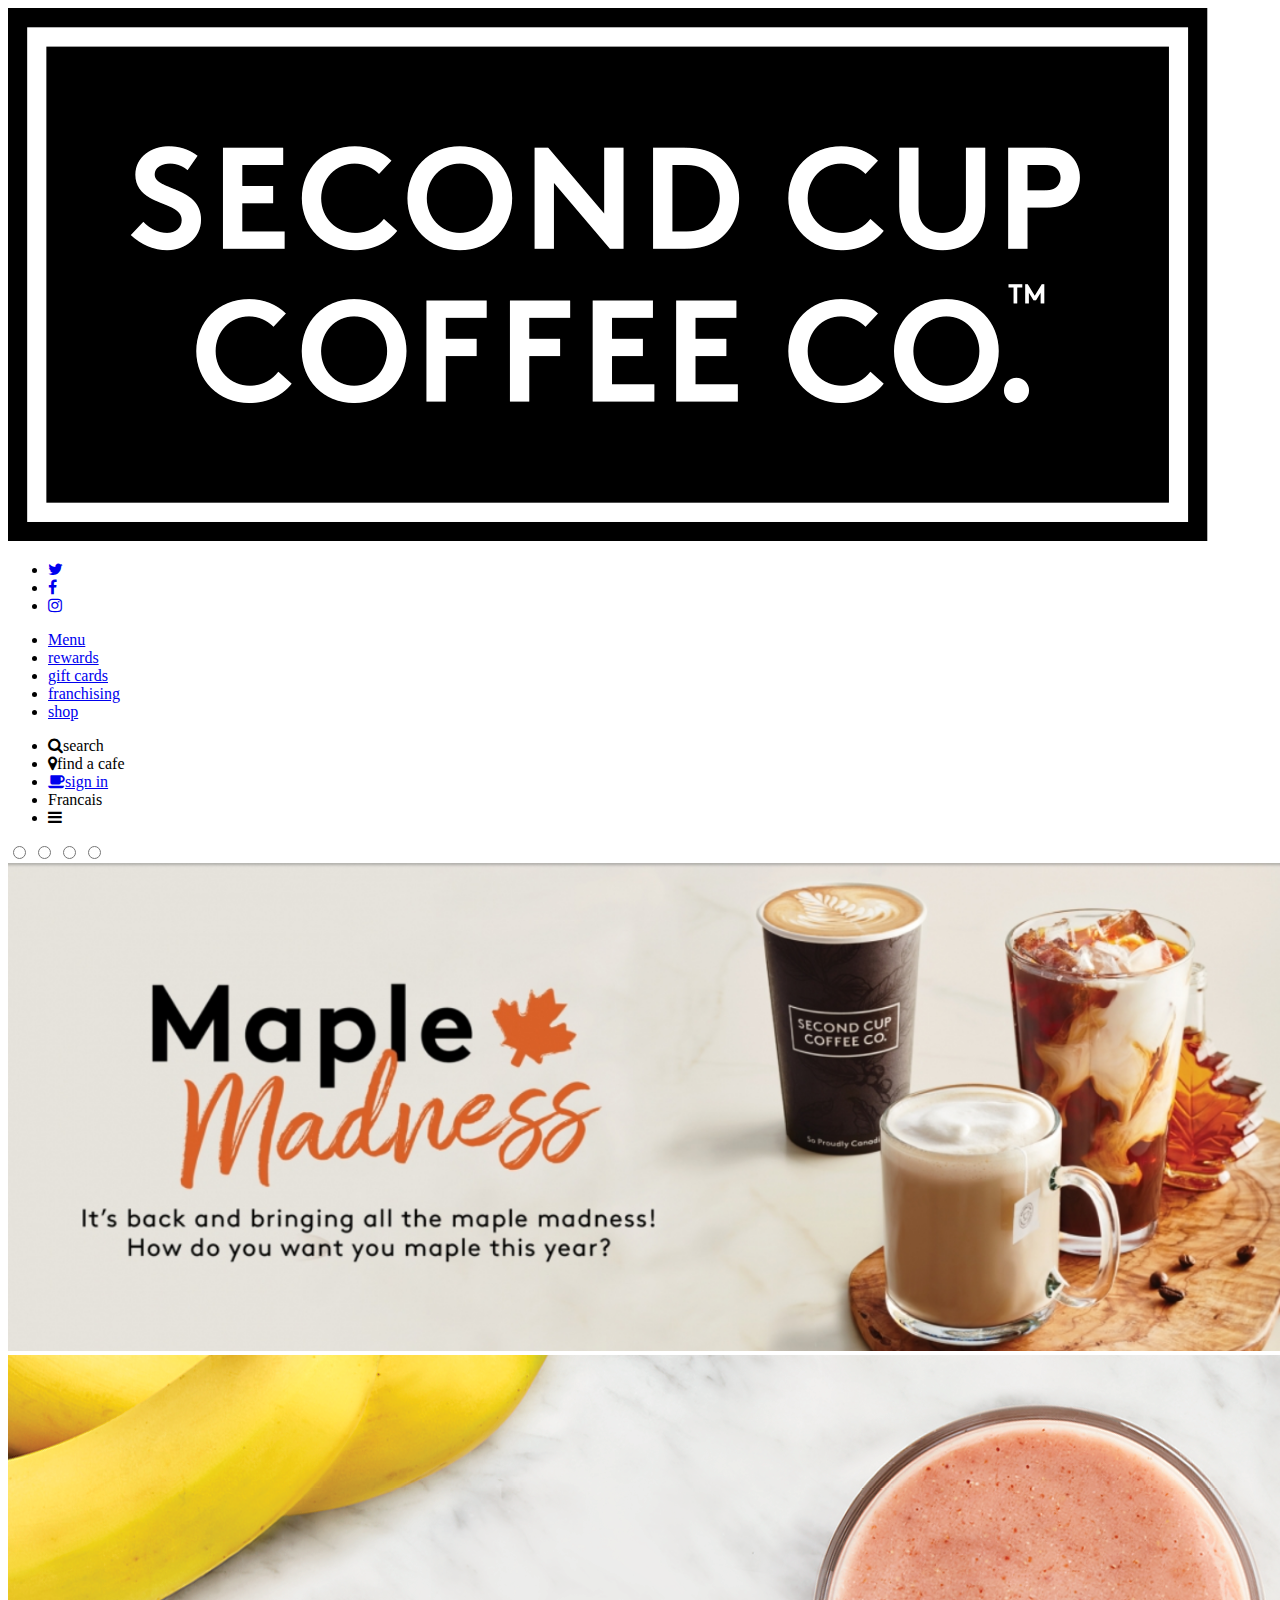
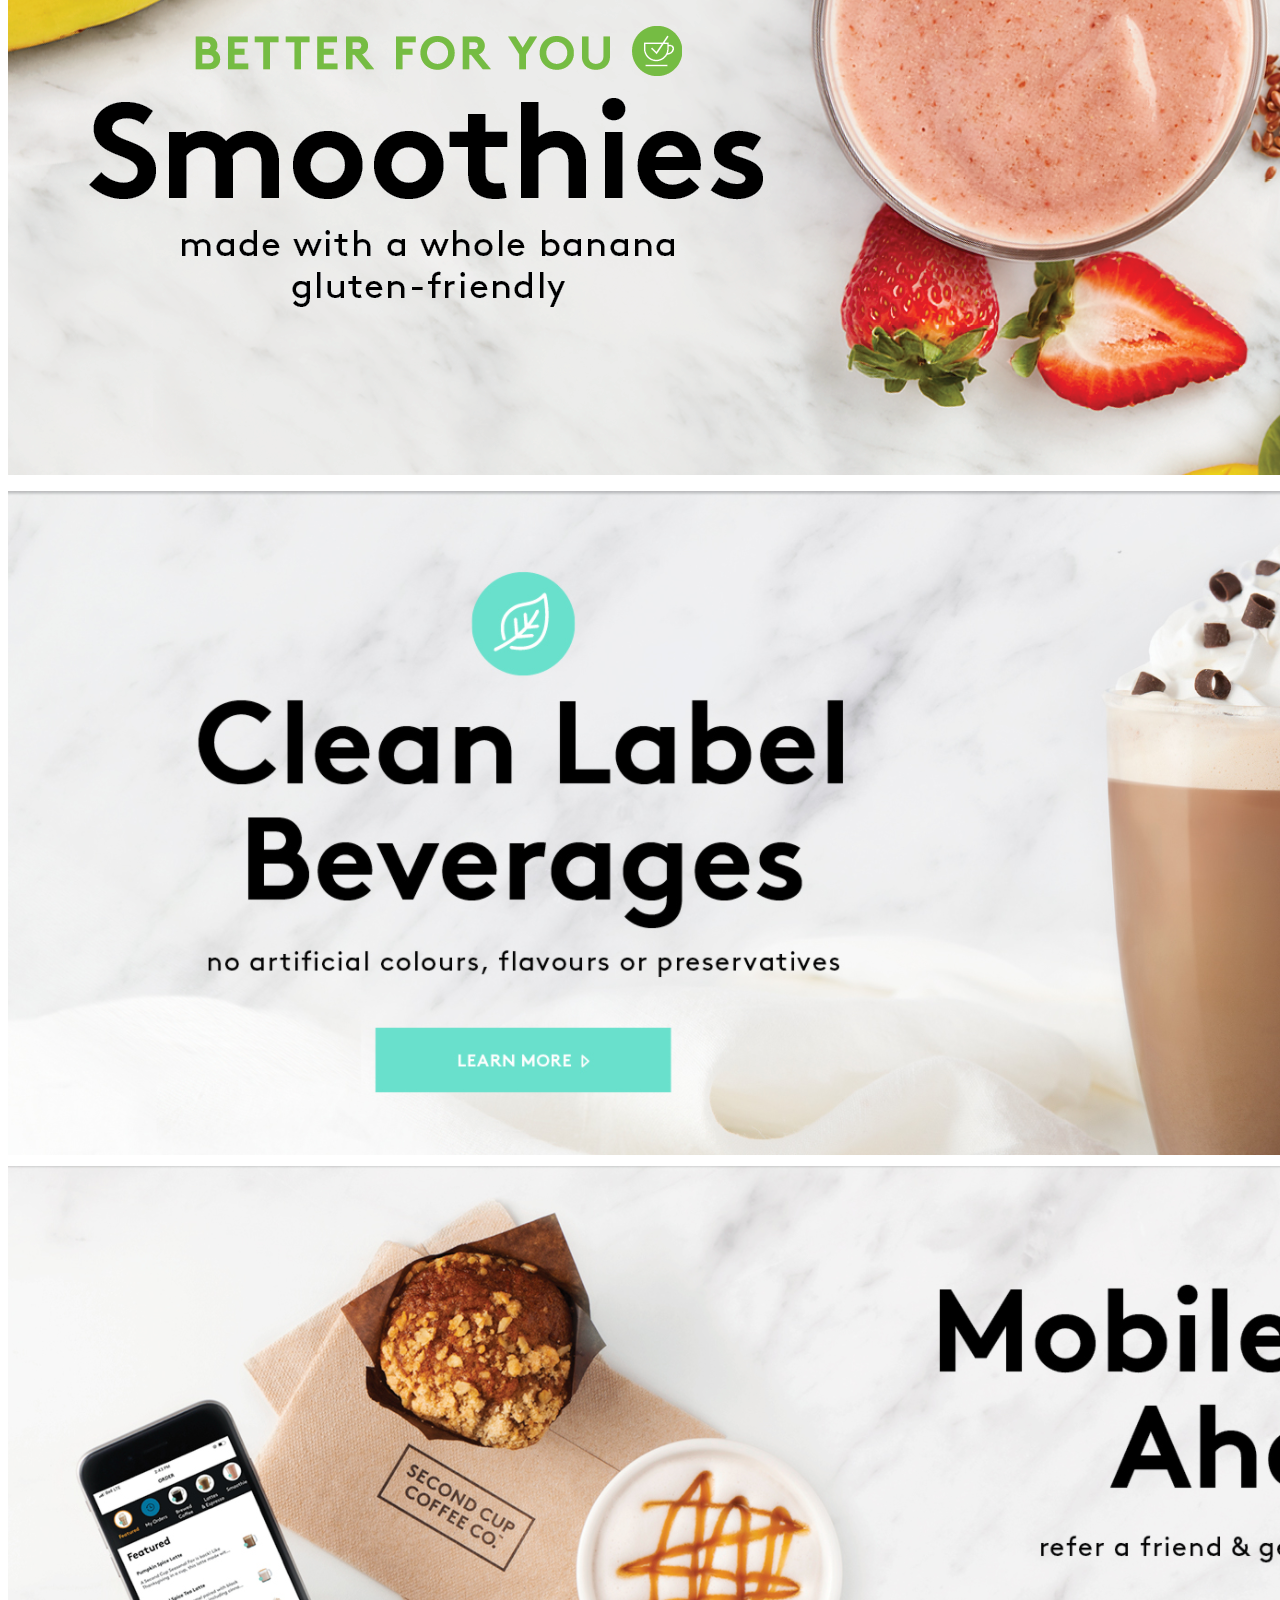
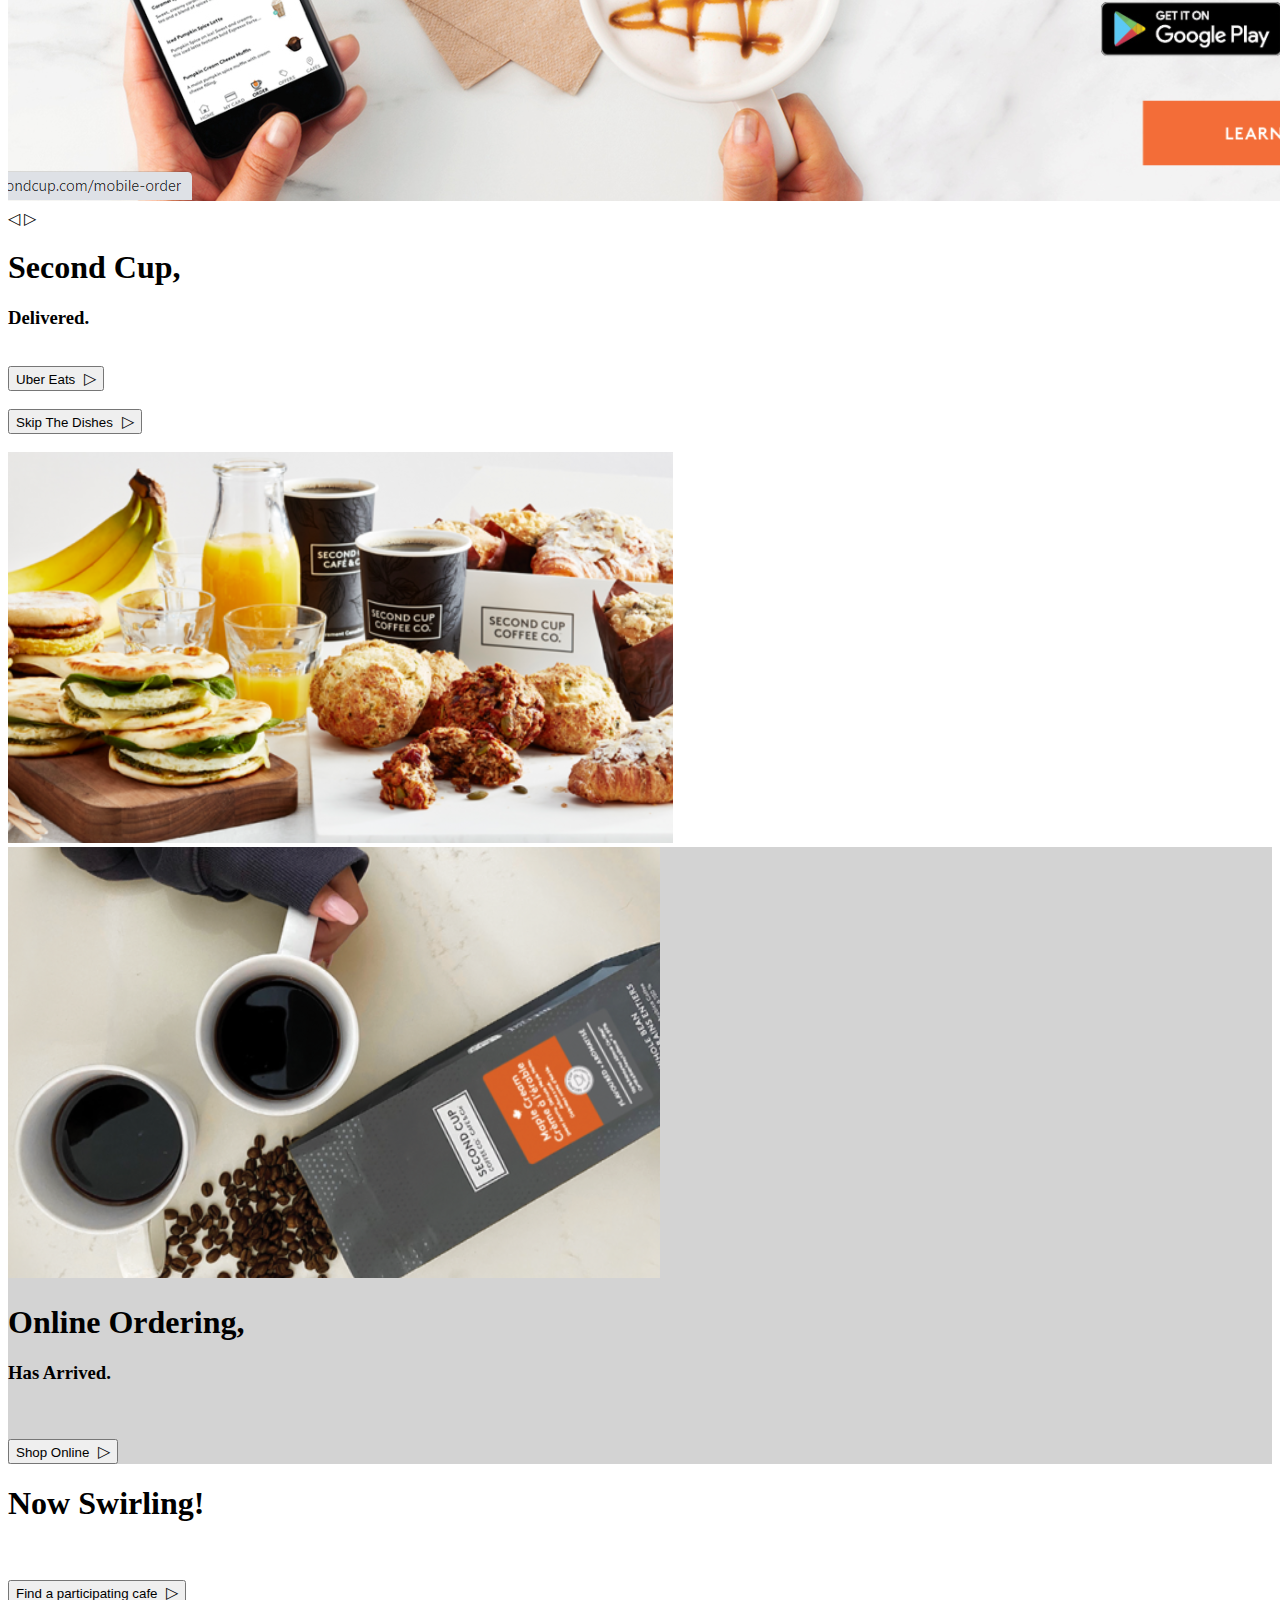
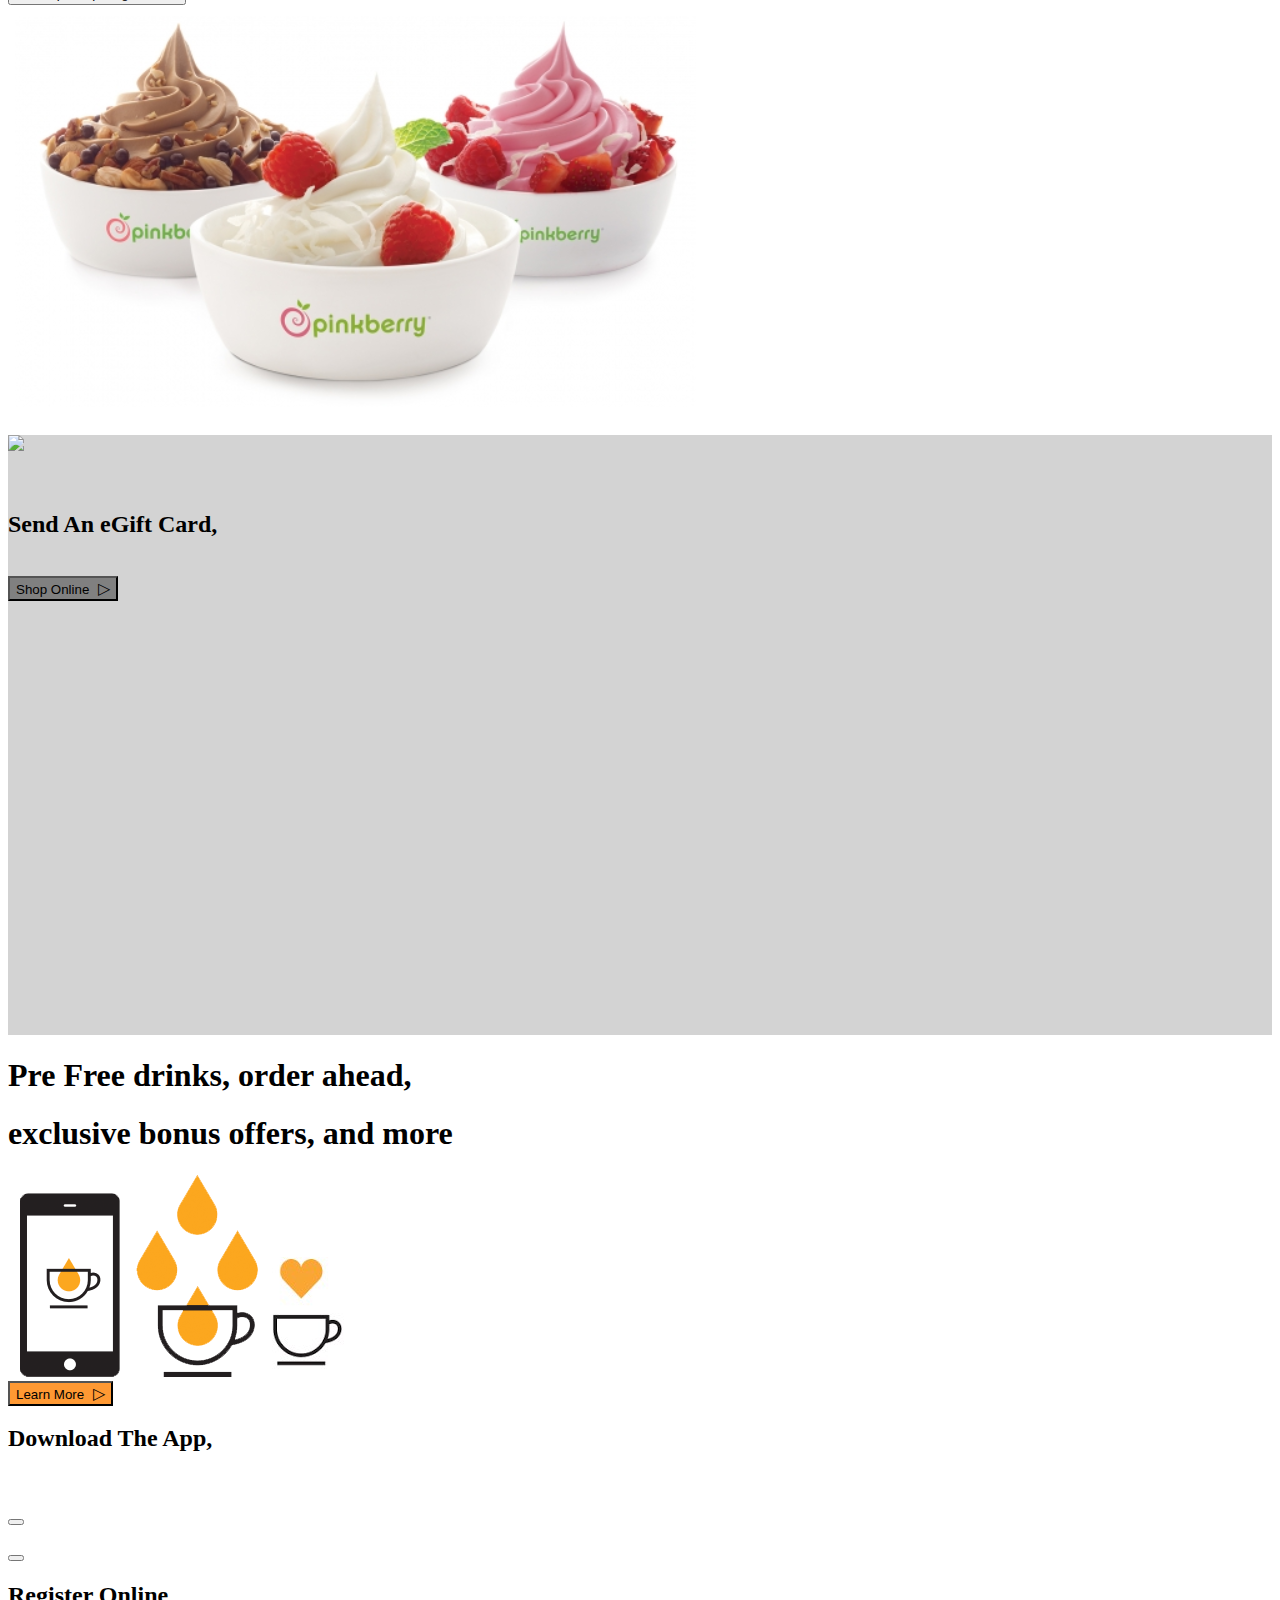
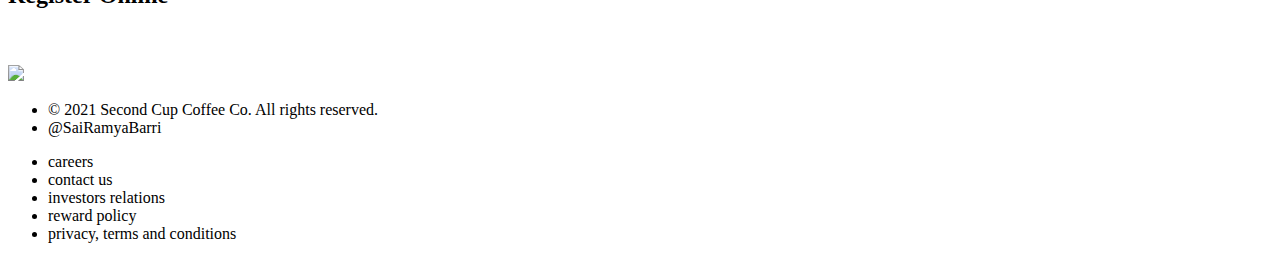
==== index.html @ 8cdc1b78 "Add files via upload" ====
<!DOCTYPE html>
<html>
<head>
	<title>secondcup</title>
	<link rel="stylesheet" type="text/css" href="style.css">
	<link rel="stylesheet" type="text/css" href="style2.css">
	<meta name="viewport" content="width=device-width, initial-scale=1">
	<link rel="stylesheet" href="https://stackpath.bootstrapcdn.com/font-awesome/4.7.0/css/font-awesome.min.css">
	<link href="https://fonts.googleapis.com/css2?family=Nunito+Sans:wght@800&display=swap" rel="stylesheet">

	<link href="https://fonts.googleapis.com/css2?family=Nunito+Sans&display=swap" rel="stylesheet">
	
</head>
<body>
	<header>
	<div id="header-nav">
			<a href="index.html"><img src="images/logo.png"></a>
		</div>
			<div class="header-nav-sociallinks">
	          <ul class="sociallinks">
				<li><a href="https://twitter.com/secondcupcanada"><i class="fa fa-twitter"></i></a></li>
				<li><a href="https://www.facebook.com/SecondCup"><i class="fa fa-facebook"></i></a></li>
				<li><a href="https://www.instagram.com/secondcupcanada/"><i class="fa fa-instagram"></i></a></li>
			</ul>
		</div>
			<div class="header-nav-menu">
			<ul>
				<li><a href="menu.html">Menu</a></li>
				<li><a href="rewards.html"  >rewards</a></li>
				<li><a href="giftcard.html" >gift cards</a></li>
				<li><a href="franchising.html" >franchising</a></li>
                 <li><a href="shop.html" >shop</a></li>
			</ul>
			</div>
			<div class="header-nav-menu2">
			<ul>
				<li id="search"><i class="fa fa-search"></i>search</li>
				<li id="map"><i class="fa fa-map-marker"></i>find a cafe</li>
				<li><a href="rewards.html"><i class="fa fa-coffee"></i>sign in</a></li>
				<li id="fran">Francais</li>
				<li class="menuBtn"><i class="fa fa-bars" id="menu"></i>
	</li>
                 
			</ul>
			</div>

		
		
	</header>
	<!------------<div id="header-nav">
			<a href="index.html"><img src="images/logo.png"></a>
		</div>
			<div class="header-nav-sociallinks">
	          <ul class="sociallinks">
				<li><a href="https://twitter.com/secondcupcanada"><i class="fa fa-twitter"></i></a></li>
				<li><a href="https://www.facebook.com/SecondCup"><i class="fa fa-facebook"></i></a></li>
				<li><a href="https://www.instagram.com/secondcupcanada/"><i class="fa fa-instagram"></i></a></li>
			</ul>
		</div>
			<div class="header-nav-menu">
			<ul>
				<li><a href="html/menu.html">Menu</a></li>
				<li><a href="html/rewards.html">rewards</a></li>
				<li><a href="html/giftcard.html">gift cards</a></li>
				<li>franchising</li>
                 <li>shop</li>
			</ul>
			</div>
			<div class="header-nav-menu2">
			<ul>
				<li id="search"><i class="fa fa-search"></i>search</li>
				<li id="map"><i class="fa fa-map-marker"></i>find a cafe</li>
				<li><i class="fa fa-coffee"></i>sign in</li>
				<li id="fran">Francais</li>
				<li class="menuBtn"><i class="fa fa-bars" id="menu"></i>
	</li>
                 
			</ul>
			</div>

		
		
	</header>-------------->

<div class="slider">
		<div class="slides">
			<!----radio---->
			<input type="radio" name="radio-btn" id="radio1">
			<input type="radio" name="radio-btn" id="radio2">
			<input type="radio" name="radio-btn" id="radio3">
			<input type="radio" name="radio-btn" id="radio4">
			 <!------rdio end---->
			 <div class="slide first plusSlides">
			 	<img src="images/main11.png" width="1300px">
			 </div>
			 <div class="slide plusSlides">
			 	<img src="images/main2.png">
			 </div>
			 <div class="slide plusSlides">
			 	<img src="images/main3.png">
			 </div>
			 <div class="slide plusSlides">
			 	<img src="images/main44.png">
			 </div>
                  <!--------------prev next btn------------->
			 <a class="prev" onclick="plusSlides(-1)">&#9665;</a>
    <a class="next" onclick="plusSlides(1)">&#9655;</a>
    
			 <!----automatic navigation--->

<div class="navigation-auto">
		<div class="auto-btn1"></div>
		<div class="auto-btn2"></div>
		<div class="auto-btn3"></div>
		<div class="auto-btn4"></div>
	</div> <!----auto nav end--->
			 	
			
		</div>
		<!---manual nav-------->
		<div class="navigation-manual">
				<label for="radio1" class="manual-btn"></label>
				<label for="radio2" class="manual-btn"></label>
				<label for="radio3" class="manual-btn"></label>
				<label for="radio4" class="manual-btn"></label>
			</div>
            </div> <!----slider end--->
<div class="container">
	<div class="row">
		<div class="col-2 row1-disc">
			<div>
				<h1>Second Cup,</h1>
			<h3>Delivered.</h3><br>
			<div>
			<a href="https://www.ubereats.com/"><button class="btn firstrowbtn">Uber Eats <span class="trianglecode" style="font-size: 16px; padding-left: 5px;text-align: center;" >&#9655;</span></button></a><br><br>
			<a href="https://www.skipthedishes.com/"><button class="btn firstrowbtn">Skip The Dishes <span class="trianglecode" style="font-size: 16px;padding-left: 5px; text-align: center;" > &#9655;</button></a>
		</div>
		
			</div><br>
			<div><img src="images/row2.png"></div>
			
		</div>
		
	</div>
<div class="row row3-discmain"style="background-color: lightgray">
	<div class="col-2 row3-disc" style="background-color: lightgray">
		<img src="images/row3.png">
		<div><h1>Online Ordering,</h1>
			<h3>Has Arrived.</h3><br><br>
			
			<a href="shop.html"><button class="btn">Shop Online  <span class="trianglecode" style="font-size: 16px;padding-left: 5px; text-align: center;" >&#9655;</button></a><br>
			
		
		</div>
	
</div>
</div>
<div class="row row4" style="height: 550px" >
	<div class="row4-disc col-2">
	
	<div class="row4-disc2">
		<h1 >Now Swirling!</h1><br><br>
			
          <a href="pinkberry.html"><button class="btn">Find a participating cafe  <span class="trianglecode" style="font-size: 16px; text-align: center; padding-left: 5px;">&#9655;</button></a></div>
           <div>	<img src="images/row4.png"></div></div>


		
				
</div>
</div>

<div class="row5"style="background-color: lightgray">
	<div class="col-2  row5-disc" style="background-color: lightgray ;margin-top:1 ;height: 600px;">
		<div><img src="images/giftcard1.png"></div>
		<div><br><br><h2>Send An eGift Card,</h2>
			<br>
			
			<a href="giftcard.html"><button class="btn" style="background-color: gray">Shop Online  <span class="trianglecode" style="font-size: 16px;padding-left: 5px; text-align: center;" >&#9655;</button></a>
			
		
		</div>
	
</div>
</div>
 
 <div class="row6 "style="background-color: white">
	<div class="row6-disc ">
		<div class="row6-title col-3">
		<h1>Pre Free drinks, order ahead,</h1>
        <h1>exclusive bonus offers, and more</h1></div>
        <div class="row6-disc2">
		<img src="images/row6.png">
		<img class="earn" src="images/row62.png">
		<img class="cup" src="images/row67.jpg">
		<br>
			
			<a href="rewards.html"><button class="btn" style="background-color:#f93;">Learn More  <span class="trianglecode" style="font-size: 16px;padding-left: 5px; text-align: center;" >&#9655;</button></a><br>
			</div>
</div>
</div>
<div class="row7">
	<div class="col-2">
		<div><h2>Download The App,</h2><br><br>
			
			<div class="btn2">
			<a href="https://apps.apple.com/ca/app/second-cup-coffee-co/id985820057"><button class="btn2 appstore"></button></a><br><br>
			<a href="https://play.google.com/store/apps/details?id=com.secondcup.mobile&hl=en"><button class="btn2 google"></button></a></div>
				
		</div>
		
		<div class="registeronline">
			<h2>Register Online</h2><br><br>
	<a href="signup.html"><img src="images/giftcard.png"></a></div></div>
</div>

<div class="footer" style="margin-bottom: 0">
	<ul class="copyright">
		<li>© 2021 Second Cup Coffee Co. All rights reserved.
</li>
    <li class="copyright">@SaiRamyaBarri</li>
</ul>
<ul class="footer-disc">
	<li>careers</li>
	<li>contact us</li>
	<li>investors relations</li>
	<li>reward policy</li>
	<li>privacy, terms and conditions</li>
</ul>
</div>


  </div>      
	


          





         <script type="text/javascript">
         	var counter = 1;
         setInterval(function() {
         		document.getElementById('radio' + counter ).checked = true;
         		counter++;
         		if (counter > 4) {
         			counter = 1;
         		}
         	},9000);
         </script>

<!----<script src="js/slider.js"></script>---->
</body>
</html>
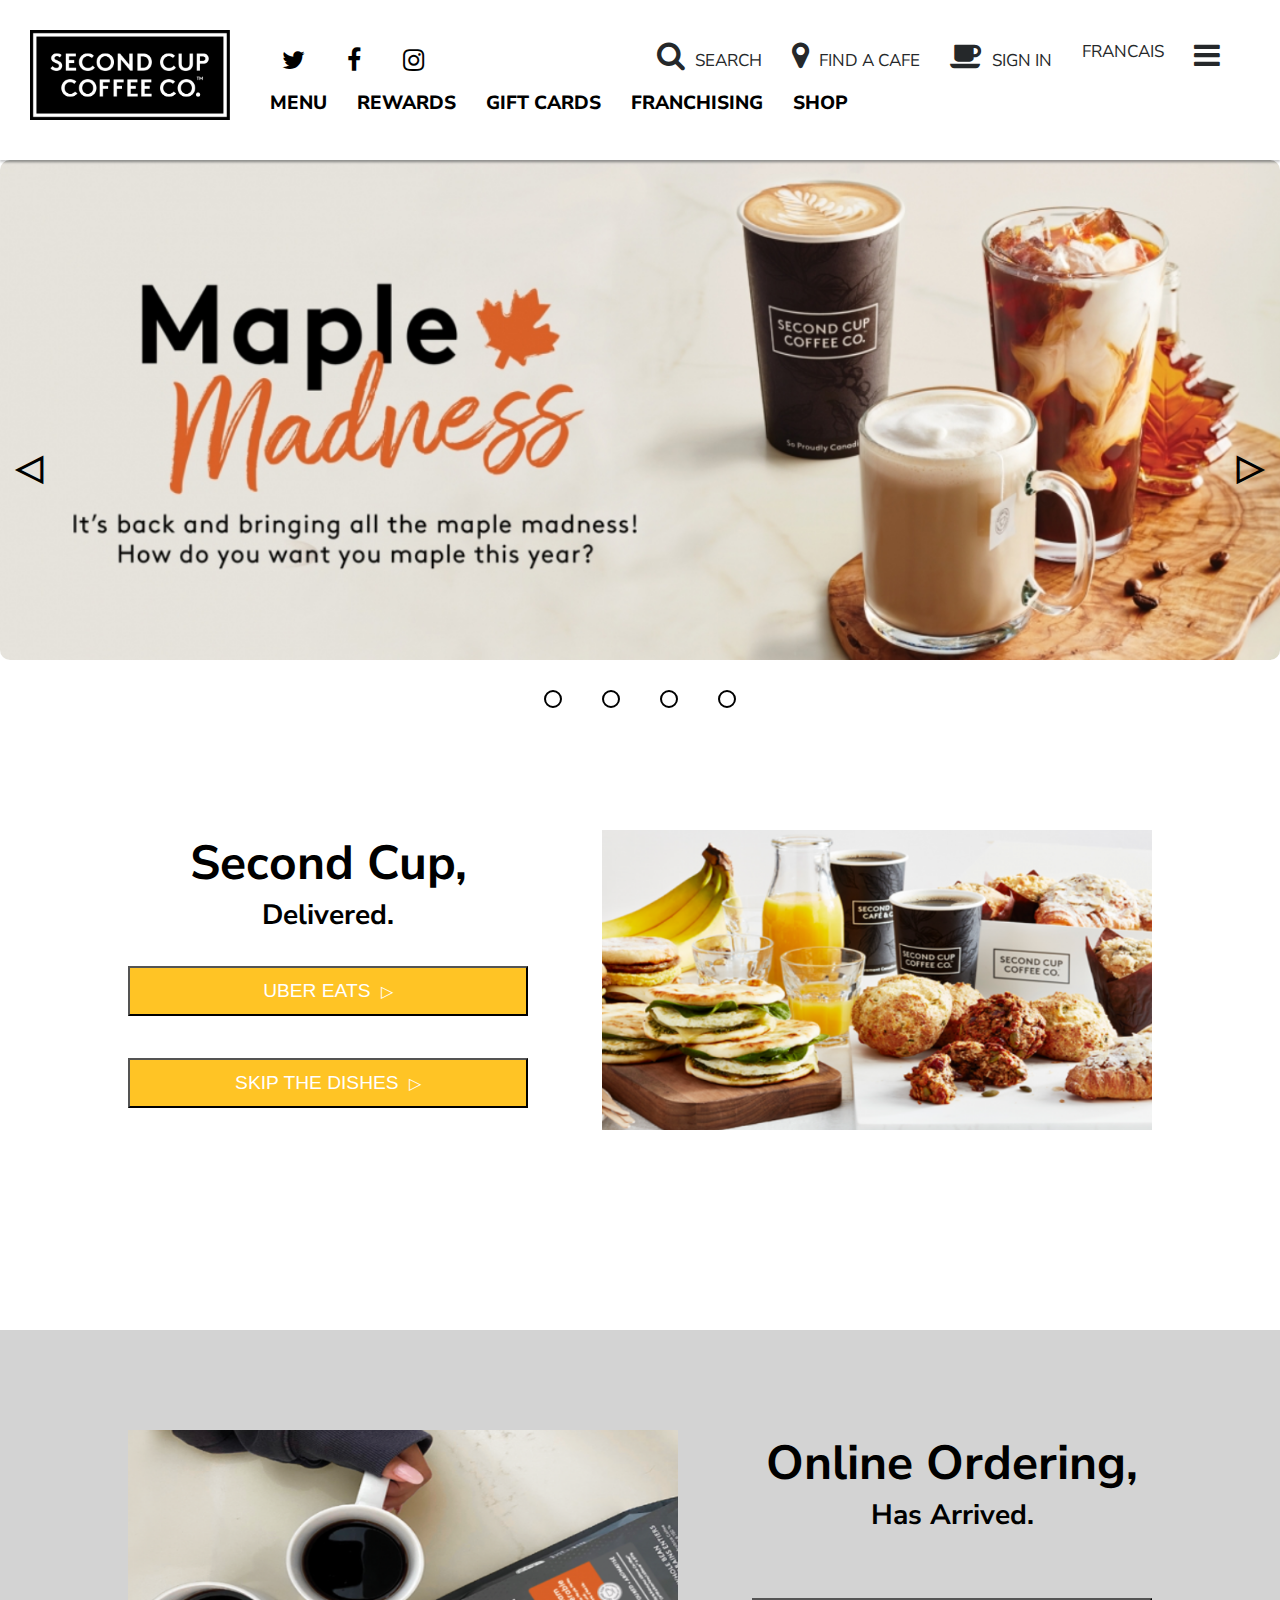
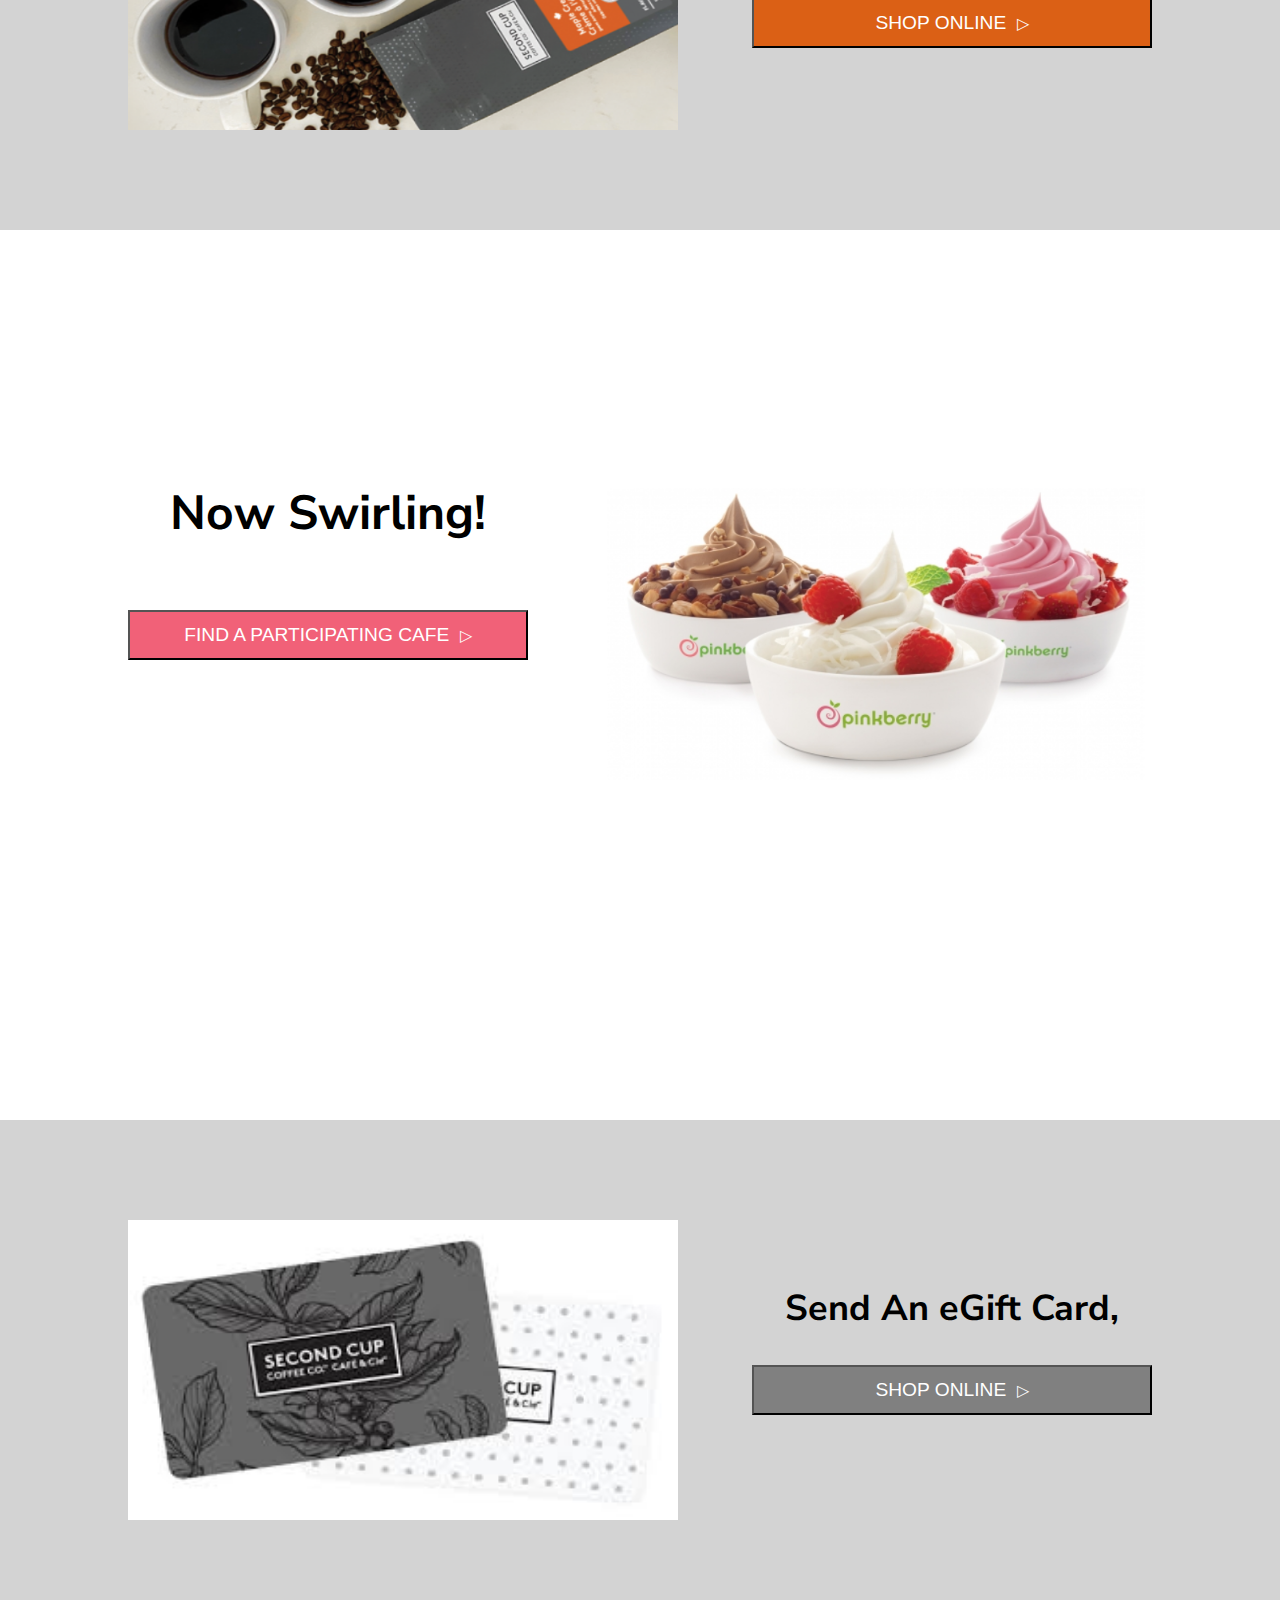
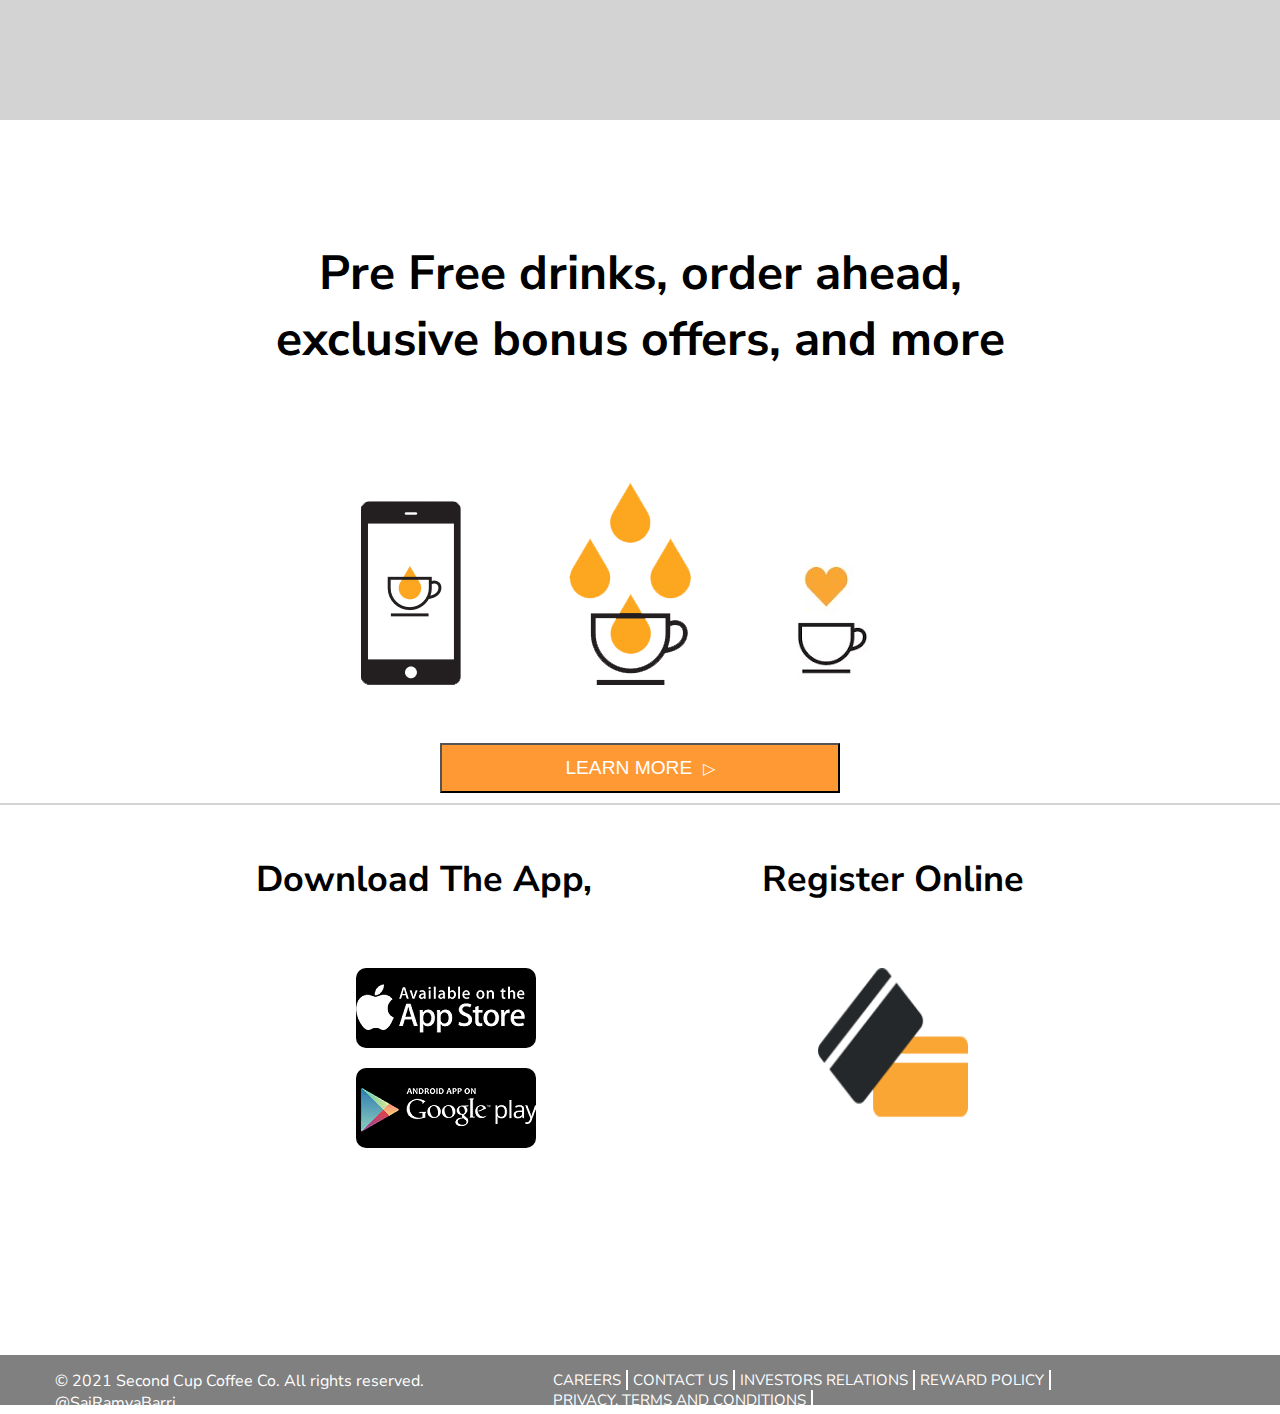
==== commit 5bfa1237: "Update index.html" ====
--- a/index.html
+++ b/index.html
@@ -35,7 +35,7 @@
 			<div class="header-nav-menu2">
 			<ul>
 				<li id="search"><i class="fa fa-search"></i>search</li>
-				<li id="map"><i class="fa fa-map-marker"></i>find a cafe</li>
+				<li id="map"><a href="pinkberry.html"><i class="fa fa-map-marker"></i>find a cafe</a></li>
 				<li><a href="rewards.html"><i class="fa fa-coffee"></i>sign in</a></li>
 				<li id="fran">Francais</li>
 				<li class="menuBtn"><i class="fa fa-bars" id="menu"></i>
@@ -59,9 +59,9 @@
 		</div>
 			<div class="header-nav-menu">
 			<ul>
-				<li><a href="html/menu.html">Menu</a></li>
-				<li><a href="html/rewards.html">rewards</a></li>
-				<li><a href="html/giftcard.html">gift cards</a></li>
+				<li><a href="menu.html">Menu</a></li>
+				<li><a href="rewards.html">rewards</a></li>
+				<li><a href="giftcard.html">gift cards</a></li>
 				<li>franchising</li>
                  <li>shop</li>
 			</ul>
@@ -69,7 +69,7 @@
 			<div class="header-nav-menu2">
 			<ul>
 				<li id="search"><i class="fa fa-search"></i>search</li>
-				<li id="map"><i class="fa fa-map-marker"></i>find a cafe</li>
+<li id="map"><a href="pinkberry.html><i class="fa fa-map-marker"></i>find a cafe</a></li>
 				<li><i class="fa fa-coffee"></i>sign in</li>
 				<li id="fran">Francais</li>
 				<li class="menuBtn"><i class="fa fa-bars" id="menu"></i>
@@ -253,4 +253,4 @@
 
 <!----<script src="js/slider.js"></script>---->
 </body>
-</html>+</html>
--- a/style.css
+++ b/style.css
@@ -0,0 +1,1414 @@
+*{
+	box-sizing: border-box;
+	margin: 0;
+	padding: 0;
+}
+body{
+	margin-right: auto;
+	margin-left: auto;
+	width: 100%;
+	font-family: 'Nunito Sans',sans-serif; 
+}
+.container{
+	margin-right: auto;
+	margin-left: auto;
+	width: 100%; 
+}
+
+#header-nav {
+	width: 100%;
+	height: 160px;
+	box-shadow:0 2px 2px 0 rgb(37 40 42 / 25%); 
+	margin-bottom: 0; 
+	position: relative;
+
+}
+#header-nav img{
+	width: 200px;
+	height: 90px;
+	margin: 30px 0px 40px 30px;
+
+}
+.header-nav-sociallinks{
+	
+	position: absolute;
+	top:40px;
+	left: 270px;
+}
+.header-nav-sociallinks li {
+	float:left;
+	list-style: none;
+	padding-right: 18px;
+
+}
+.header-nav-sociallinks li .fa{
+	font-size: 25px;
+	color: black;
+}
+.header-nav-sociallinks li .fa:hover{
+	color: gray;
+	cursor: pointer;
+}
+.header-nav-menu{
+	position: absolute;
+	top: 90px;
+	left: 270px;
+}
+.header-nav-menu li{
+	float: left;
+	list-style: none;
+	padding-right: 30px;
+    text-transform: uppercase;
+    font-weight: 800;
+    font-size: 19px;
+    color: #25282a;
+    font-family:  'Nunito Sans', sans-serif;
+    padding-bottom: 42px;
+
+}
+.header-nav-menu li a {
+	color: black;
+	text-decoration: none;
+	
+}
+.header-nav-menu li a:hover{
+	color: gray;
+}
+.header-nav-menu li:hover {
+      color: gray;
+      border-bottom:  3px solid orange;
+}
+.header-nav-menu2{
+	position: absolute;
+	top:40px;
+	right:20px; 
+
+}
+.header-nav-menu2 li{
+	color: gray;
+	float: left;
+	list-style: none;
+	padding-right: 30px;
+    text-transform: uppercase;
+    font-weight: 400;
+    font-size: 17px;
+    color: #25282a;
+    font-family:  'Nunito Sans', sans-serif;
+    
+}.header-nav-menu2 li:hover{
+	color: gray;
+	cursor: pointer;
+}
+.header-nav-menu2 li a{
+	text-decoration: none;
+	color: #25282a;
+}
+.header-nav-menu2 li a:hover{
+	color: gray;
+}
+
+.header-nav-menu2 .fa{
+	font-size: 30px;
+	padding-right: 10px;
+	font-weight: normal;
+	color: #25282a;
+
+}
+@media(max-width: 1250px){
+	#fran{
+	display: none;}
+	.row .mediumcontainer-disc  h3{
+      font-size: 2em;
+      text-align: center;
+	}
+	.row .calories-disc h3{
+		font-size: 2em;
+}
+
+
+}
+@media only screen and (max-width: 1030px){
+	.header-nav-menu2 li{
+	font-size: 15px;
+	padding-right: 25px;
+}
+.header-nav-menu2 li a{
+	text-decoration: none;
+	color: #25282a;
+}
+.header-nav-menu2 li .fa{
+	font-size: 15px;
+}
+.row .row1-disc{
+	width: 97%;
+	margin: 100px auto 0 auto;
+}
+
+ .row3 .row3-discmain img{
+	width: 97%;
+	margin: 0 auto auto;
+}
+.row4 .row4-disc img{
+	width: 95%;
+	margin: 0 auto 0 auto;
+}
+.row5 .row5-disc  img{
+		width: 95%;
+		margin: 0 auto 0 auto;
+		
+	}
+	.row .calories-disc h3{
+	font-size: 30px;
+	padding-top: 0px;
+	margin-top:0px; 
+	text-align: center;
+}
+.row .mediumcontainer-disc li{
+  font-size: 15px;
+
+
+}
+.row .mediumcontainer-disc .col-2 img{
+	width:500px;
+	
+}
+.row .rewardscontainer-disc{
+	width: 90%;
+}
+.row .rewardscontainer-disc img{
+	width:500px; 
+}
+ .row .rewardsmediumcontainer  p{
+  font-size: 16px;
+ }
+
+.row .rewardsmediumcontainer-disc img{
+	width: 150px;
+	margin: 0 auto;
+}
+	
+
+}
+
+
+
+
+@media only screen and (max-width: 850px){
+.header-nav-menu2 li{
+	font-size: 12px;
+	padding-right: 10px;
+}
+.header-nav-menu2 .fa{
+	padding-right: 3px;
+	font-size: 10px;
+	left:230px;
+}
+.smalldevice{
+	display: none;
+}
+
+	
+
+.header-nav-sociallinks li .fa {
+	font-size: 15px;
+
+}
+#header-nav img{
+	width: 150px;
+	height: 50px;
+	padding-left: 20px;
+}
+#header-nav {
+	height: 100px;
+}
+.header-nav-menu li{
+	font-size: 15px;
+	padding-right: 15px;
+	padding-bottom: 8px;
+
+}
+.header-nav-menu{
+	position: absolute;
+	top: 70px;
+	left: 200px;
+}
+.header-nav-sociallinks{
+	left:200px;
+}
+#search{
+	display: none;
+}
+.slides{
+	width: 100%;
+}
+
+.row .col-2 img{
+	width: 100%;
+	
+	background: url(images/row43.jpg) no-repeat;
+
+}
+.row3-disc img{
+	width: 270px;
+	overflow: hidden;
+}
+
+.row .col-2 {
+	display: block;
+	
+	margin-top:70px;
+	height: 650px;
+	font-size: 1em;
+	}
+	
+	.row3-disc .btn {
+		width: 100%;
+	}
+	.row3-discmain .btn{
+		padding-right: 3px;
+		width: 300px;
+	}
+	.row4-disc{
+		display: block;
+	}
+	.row6-title h1{
+    	font-size: 17px;
+    }
+    .row6-disc .btn{
+    	width: 300px;
+    }
+    .row3-disc {
+    	padding-left: 0px;
+    	padding-top: 0px;
+    }
+    .row3 .btn{
+    	width: 300px;
+    	margin-top: -20px;
+    } 
+   .row6 .row6-disc {
+    	display: block;
+    }
+    .row4 .btn{
+    	width: 300px;
+    }
+    .row7 .col-2 {
+    	display: block;
+    	font-size: 16px;
+    	text-align: center;
+    }
+    .row7 img{
+    	width: 150px;
+    	height: 150px;
+    }
+    .row7 .btn2{
+         width: 100px;
+         height: 50px;
+    }
+    
+	.registeronline{
+		margin-top:115px; 
+	}
+	.row5 .row5-disc  img{
+		width: 100%;
+		
+	}
+	.row5{
+		
+		font-size: 17px;
+		padding-top:0px;}
+		
+		.row5 .row5-disc{
+		display: block;
+		padding-top: 0px;
+
+	}
+	.row5 .btn{
+		width: 300px;
+	}
+	.row5 h2{
+		font-size: 20px;
+	}
+	
+	
+.btnclass.firstrowbtn{
+	width: 100px;
+}
+.row1-disc .btn{
+	width: 250px;
+}
+.row1-disc img{
+	width: 100%;
+}
+.maincontainer-disc li{
+		display: none;
+
+	}
+	.maincontainer-disc img {
+		display: none;
+	}
+	.main-container {
+		width: 100%;
+		background: url(images/main11.png) no-repeat;
+		
+		height: 250px;
+		background-size: cover;
+		background-position: center; 
+	}
+	
+.row .mediumcontainer-disc{
+	width: 100%;
+	padding-top: 0px;
+}
+.row .mediumcontainer-disc img{
+	width: 250px;
+	height: 250px;
+	
+}
+.row .calories-disc h3{
+	font-size: 30px;
+	padding-top: 0px;
+	margin-top:0px; 
+}
+.row .mediumcontainer-disc li{
+  font-size: 15px;
+  width: 70px;
+
+}
+.mediumcontainer{
+	width: 100%;
+}
+.row.smallcontainer ul{
+ display: block;
+ float: left;
+}
+.rewardsmediumcontainer{
+	display: block;
+	width: 100%;
+}
+ .row .rewardsmediumcontainer-disc{
+	display: block;
+}
+.row .franrow2 img{
+	width: auto;
+}
+.row .shoplinks .sociallinks .fa{
+	display: none;
+}
+
+.shoplinks{
+	position: relative;
+}
+ 
+.shopmenuitems{
+	display: none;
+}
+.shoplinks #header-nav img{
+	position:absolute;
+	left:-20%;
+	top:-13px; 
+}
+.row .shoprow1 .shoprow1-disc{
+   left: 11%
+   }
+.shopmain .sociallinks a:last-child{
+	display: block;
+	margin-left: -240px;
+}
+
+.row .shopvideo {
+	display: block;
+	height:  700px;
+	text-align: center;
+}
+.row .shopvideo .shopvideo-disc{
+	margin-top: 10px;
+}
+}
+@media only screen and (max-width: 600px){
+    .header-nav-menu {
+    	left:20px;
+    	top:80px;
+    
+    	}
+    	.header-nav-menu li{
+    	font-size: 11px;
+    	padding-bottom: 3px;
+    	text-align: center;
+
+    }
+    
+    .col-2 img{
+    	width: 270px;
+    }	
+    .row6-title h1{
+    	font-size: 17px;
+    }
+    	
+
+    
+    #header-nav img{
+    	width: 120px;
+    	height: 40px;
+    	margin-top:  20px;
+    	margin-left: -10px;
+    }
+    .header-nav-sociallinks{
+    	display: flex;
+    }
+    .header-nav-menu2 li{
+    	top:20px;
+    }
+    #fran{
+    	display: none;
+    }
+    .slides{
+    	width: 100%;
+    }
+   .slide img{
+   	margin-right: 10px;
+   	margin-left: 10px;
+   }
+   .col-2 {
+
+   	display: block;
+   margin-top:70px;
+	height: 650px;
+	font-size: 1em;
+	}
+	.row.col-2 img{
+		width: 340px;
+	}
+	
+	.maincontainer-disc li{
+		display: none;
+
+	}
+	.maincontainer-disc img {
+		display: none;
+	}
+	.main-container {
+		width: 100%;
+		background: url(images/main11.png) no-repeat;
+		margin: 0px;
+		height: 150px;
+		background-size: cover;
+		background-position: center;
+		padding-top: 0; 
+	}
+
+.row .mediumcontainer-disc{
+	display: block;
+	padding-top: 0px;
+	width: 100%;
+}
+	.row .calories-disc li{
+		width: 50px;
+	}
+	.row.mediumcontainer{
+		width: 100%;
+	}
+	.row  .mediumcontainer .prev1,.next1 {
+		top:30%;
+		padding-left: 10px;
+	}
+.row .rewardscontainer-disc img{
+	display: none;}
+	.row .rewardscontainer-disc .im{
+	background: url(images/row6.png)no-repeat;
+	width: 270px;
+	height: 250px;
+	height: auto;
+	padding-bottom:200px;
+}
+.row .rewardscontainer-disc .btn{
+	width: 300px;
+}
+ .row .rewardsmediumcontainer-disc h1{
+	font-size: 18px;
+	text-align: center;
+	text-transform: capitalize;
+}
+div .francontainer{
+      display: block;
+}
+
+.row .franrow2 img{
+	width: 300px;
+	height: 200px;
+}
+.row .franrow2 .btn{
+	width: 300px;
+}
+.shoplinks #header-nav img{
+	position:absolute;
+	left:-70%;
+	top:-13px; 
+}
+.row .shoprow1-disc h1,h4{
+   font-size: 20px;}
+   .row .shoprow1 .shoprow1-disc{
+   
+   left: 12%;
+
+}
+.header-nav-sociallinks{
+	display: none;
+}
+.shopmain .sociallinks a:last-child{
+	display: block;
+	margin-left: -370px;
+}
+ .row .shopvideo #myVideo {
+  width: 260px;
+  margin-left: 0;
+}
+.row .shopvideo-disc img{
+  width: 200px;
+}
+.row .shopfooter ul {
+	display: none;
+}
+}/*************************600px media***********/
+
+
+.slider {
+	background-size: cover;
+	height: 500px;
+	border-radius: 10px;
+    overflow: hidden;
+}
+.slides {
+	width: 500%;
+	height: 500px;
+	display: flex;
+}
+.slides input {
+	display: none;
+	
+
+}
+.slide {
+	width: 20%;
+	transition: 2s;
+	align-items: center;
+}
+.slide img {
+	width:100%;
+	height: 500px;
+	margin-left: auto;
+	margin-right: auto;
+	align-items: center;
+}
+/* manual navigation*/
+.navigation-manual {
+   margin-top: 30px;
+   position: absolute;
+	display: flex;
+	width: 800px;
+	justify-content: center;
+	margin-right: auto;
+	margin-left:auto;
+	width: 100%; 
+	
+}
+.manual-btn {
+	border: 2px solid black; /*#40D3Dc*/
+	padding: 7px;
+	border-radius: 10px;
+	cursor: pointer;
+	transition: 1s;
+
+
+}
+.manual-btn:not(:last-child) {
+	margin-right: 40px;
+}
+.manual-btn:hover {
+	background-color: #40D3Dc;
+
+}
+#radio1:checked ~ .first{
+	margin-left: 0;
+}
+#radio2:checked ~ .first{
+	margin-left: -20%;
+}
+#radio3:checked ~ .first{
+	margin-left: -40%;
+}
+
+#radio4:checked ~ .first{
+	margin-left: -60%;
+}
+.navigation-auto {
+	position: absolute;
+	display: flex;
+	width: 800px;
+	justify-content: center;
+	margin-top: 460px;
+}
+.navigation-auto div {
+ /*border: 2px solid white;
+ padding: 5px;
+ border-radius: 10px;*/
+ 
+ 
+ transition: 1s;
+
+}
+.navigation-auto div:not(:last-child){
+	margin-right: 40px;
+}
+#radio1:checked ~ .navigation-auto .auto-btn {
+	background-color: #40D3Dc;
+}
+#radio2:checked ~ .navigation-auto .auto-btn {
+	background-color: #40D3Dc;
+	}
+#radio3:checked ~ .navigation-auto .auto-btn {
+	background-color: #40D3Dc;
+}
+#radio4:checked ~ .navigation-auto .auto-btn {
+	background-color: #40D3Dc;
+		}
+
+		.prev, .next {
+  cursor: pointer;
+  position: absolute;
+  top: 50%;
+  width: auto;
+  padding: 16px;
+  margin-top: -22px;
+  color: black;
+  font-weight: bold;
+  font-size: 35px;
+  transition: 0.6s ease;
+  border-radius: 0 3px 3px 0;
+  user-select: none;
+}
+
+/* Position the "next button" to the right */
+.next {
+  right: 0;
+  border-radius: 3px 0 0 3px;
+}
+
+/* On hover, add a black background color with a little bit see-through */
+.prev:hover, .next:hover {
+  background-color: rgba(0,0,0,0.8);
+}
+
+.row{
+	width: 100%;
+}
+.col-2 {
+	display: flex;
+	flex:50%;
+	margin-top:170px;
+	justify-content: space-between;
+	width:80%;
+	margin-left:auto;
+	margin-right: auto;
+	height: 500px;
+	font-size: 1.5em;
+	text-align: center;
+	vertical-align: center;
+	font-family: 'Nunito Sans', sans-serif;
+    margin-bottom:0px;
+    
+
+	
+}
+.col-2 img{
+	height: 300px;
+	width: 550px;
+}
+.btnclass{
+	margin-top: 50px;
+}
+
+
+
+.btn{
+	width:400px;
+	height: 50px;
+	margin-top: 0px;
+	margin-bottom: 10px;
+	background-color: #ffc425;
+	color: #fff;
+	font-size: 0.8em;
+	text-transform: uppercase;
+	cursor: pointer;
+}
+.row3-disc{
+	margin: 0px auto 0px auto;
+	width: 80%;
+	justify-content: space-between;
+	padding-top: 100px; 
+	
+}
+
+.row3-disc .btn{
+	  background-color: #DB6015; 
+	  
+}
+.row4 .col-2{
+	padding-top: 80px;
+	height: 400px;
+}
+.row4 .btn {
+	background-color: #F16178;
+}
+
+.row5 .row5-disc{
+	padding-top: 100px;
+}
+.row5 .btn{
+   background-color: gray;
+}
+.row6{
+	margin-top:90px;
+	border-bottom: 2px solid lightgray; 
+	
+}
+.row6-disc {
+	text-align: center;
+	font-family: 'Nunito Sans',sans-serif;
+	font-size: 1.5em;}
+	.row6-title{
+	padding: 30px 10px;
+}
+.col-3 {
+
+	flex-basis: 30%;
+	min-width: 250px;
+   width: 80%;
+   margin: 0 auto 30px auto;
+	margin-bottom: 30px;
+	text-align: center;
+
+}
+.row6-disc img{
+    
+    padding: 20px; 
+   justify-content: space-between;
+   margin-right: 50px;
+   
+   margin: 30px 50px 30px 0 ;
+   
+}
+.row6-disc .btn{
+	width: 1000px
+	margin-bottom: 60px;
+
+}
+.row7 {
+	margin: 50px auto 0px auto;
+	display: flex;
+	width: 60%;
+
+}
+.row7  img{
+	width: 150px;
+	height: 150px;
+}
+.row7 .col-2{
+	margin-top:0px;
+}
+.row7 .btn2 {
+	width: 180px;
+	height: 80px;
+	border: none;
+	outline: none;
+	cursor: pointer;
+	border-radius: 10px;
+	margin-bottom: 0px;
+	
+    text-align: center;
+	background-position: center;
+	font-size: 12px;
+	padding-left: 100px;
+}
+.btn2 .google {
+	background:url(images/google1.png); 
+	background-position: center;
+
+}
+.btn2 .appstore{
+	background:url(images/appstore1.png);
+	background-position: center; 
+}
+.footer {
+	justify-content: space-between;
+	height:50px;
+	display: flex;
+	flex-grow: 1;
+	padding: 15px;
+	background-color: gray;
+	color: white;
+	font-weight: 400;
+	font-family: 'Nunito Sans',sans-serif;
+	
+}
+.copyright li {
+	float:left;
+padding-left: 40px;
+}
+.copyright li:not(:first-child){
+	padding-left: 40px;
+}
+.footer li{
+	list-style: none;
+	
+}
+ .footer-disc li{
+	float:left;
+	font-size: 15px;
+	padding-right: 5px;
+	padding-left: 5px;
+	border-right: 2px solid #fff;
+	list-style: none;
+	
+	text-transform: uppercase;
+
+}
+/*------------menu.html-----*/
+.main-container{
+width: 80%;
+margin: 0 auto 0 auto;
+}
+.maincontainer-disc li {
+	list-style: none;
+	padding-bottom: 15px;
+  text-decoration: none;
+
+}
+.row .maincontainer-disc li a{
+	text-decoration: none;
+	color: inherit;
+
+}
+.maincontainer-disc {
+	display: flex;
+	width: 100%;
+	padding-top: 20px;
+	margin: 20px 0px 0 20px;
+	justify-content: space-between;
+	font-size: 2em;
+	color: gray;
+	font-family: inherit;
+	font-weight: 400;
+}
+.maincontainer-disc img{
+	width: 94%;
+	padding-left:40px; 
+
+}
+/*************************dropdownbeverages****************/
+.dropdownbev {
+  position: relative;
+  display: inline-block;
+}
+.dropdown-contentbev {
+  display: none;
+  position: absolute;
+  background-color: #f1f1f1;
+  min-width: 160px;
+  box-shadow: 0px 8px 16px 0px rgba(0,0,0,0.2);
+  z-index: 1;
+}
+.dropdown-contentbev a {
+  color: black;
+  padding: 12px 16px;
+  text-decoration: none;
+  display: block;
+}
+.dropdownbev:hover .dropdown-contentbev {display: block;}
+
+/******************************dropdownend*******************/
+.mediumcontainer{
+	width: 60%;
+	/*margin-top: 30px;*/
+	margin: 0 auto 0 auto;
+	position: relative;
+	display: flex;
+	
+}
+.mediumcontainer-disc{
+	font-family: 'Nunito Sans',sans-serif;
+	width: 60%;
+	display: flex;
+	overflow-x: hidden;
+	margin: 0 auto 0 auto;
+   padding-top: 100px;
+   
+   
+
+}
+
+.prev1, .next1 {
+  cursor: pointer;
+  position: absolute;
+  top: 50%;
+  width: auto;
+  padding: 16px;
+  margin-top: -22px;
+  color: black;
+  font-weight: bold;
+  font-size: 35px;
+  transition: 0.6s ease;
+  border-radius: 0 3px 3px 0;
+  user-select: none;
+}
+
+/* Position the "next button" to the right */
+.next1 {
+  right: 0;
+  border-radius: 3px 0 0 3px;
+}
+
+/* On hover, add a black background color with a little bit see-through */
+.prev1:hover, .next1:hover {
+  background-color: rgba(0,0,0,0.8);
+}
+
+
+
+.row .calories-disc h3{
+   margin-top:50px; 
+   font-size: 3em;
+
+}
+.mediumcontainer li{
+	list-style: none;
+	float: left;
+	font-size: 1.3em;
+	font-family: inherit;
+	text-align: left;
+	border: 1px solid black;
+	padding: 10px 15px;
+	margin:5px ;
+	
+}
+.mediumcontainer img{
+	width: 350px;
+	height: 350px;
+}
+.smallcontainer{
+	width: 90%;
+	margin: 0 auto 0 auto;
+	
+} 
+ .smallcontainer ul{
+	display: flex;
+	list-style: none;
+	float: right;
+	width: 90%;
+	font-size: 15px;
+	font-family: inherit;
+	justify-content: space-between;
+	font-weight: bold;
+}
+.smallcontainer-disc img{
+	width: 150px;
+    height: 130px;
+    
+
+} .rewardscontainer .col-2 {
+	margin-top:30px;
+}
+.rewardscontainer-disc .btn{
+	height: 60px;
+	background-color:#ff9933;
+	text-transform: capitalize;
+
+}
+.rewardsmediumcontainer-disc{
+	display: flex;
+	margin: 10px auto;
+	width: 90%;
+	justify-content: space-between;
+	text-align: center;
+	font-family: 'Nunito Sans',sans-serif;
+	font-size: 18px;
+	font-weight: 300;
+}
+
+.row .rewardscontainer-disc img{
+	width: 600px;
+}
+
+.rewardscontainer{
+	width: 100%;
+	margin: 0 auto;
+	text-align: center;
+}
+/*********************franchising***********************/
+.francontainer{
+	width: 100%;
+	margin: 10px auto;
+	text-align: center;
+	font-family: 'Nunito,Sans',sans-serif;
+	color: #25282a;
+	height: :600px;
+
+}
+.francontainer img{
+	width: 80%;
+	margin: 0 auto;
+}
+.francontainer p{
+	width: 80%;
+	font-size: 1.5rem;
+	margin: 0 auto;
+	line-height: 1.33333em;
+	font-weight: 400;
+}
+.franrow2{
+	width: 100%;
+	background: rgba(0,0,0,0.8);
+	color: white;
+	margin: 0 auto;
+	padding-top: 80px;
+	line-height: inherit;
+	text-align: center;
+}
+.franrow2 .btn{
+	background-color: white;
+	color: black; 
+	height: 60px;
+
+}
+.franrow2 img{
+	padding-left: 40px;
+	width: 462px;
+	height: 311px;
+}
+.franrow3 .btn{
+	background: #000;
+	color: white;
+	text-transform: capitalize;
+}
+/**********************shop.html********************/
+.shoplinks .sociallinks li{
+ float: left;
+ list-style: none;
+
+
+}
+.shopmain .sociallinks{
+	margin-left: 100px; 
+}
+.shoplinks{
+	margin: 0 0px auto;
+	width: 100%;
+	position: relative;
+}
+.sociallinks .fa {
+	font-size: 25px;
+	padding: 8px 12px;
+	color: black;
+}
+.sociallinks .fa:hover{
+	color: gray;
+}
+.shoplinkad{
+	margin: 0 auto;
+	font-size: 15px;
+	text-transform: uppercase;
+	text-align: center;
+	background: gray;
+	color: white;
+	padding: 10px 5px;
+}
+.dropbtn {
+  background-color:  #fff;
+  color: gray;
+  padding-right:10px; 
+  text-transform: uppercase;
+  font-size: 17px;
+  border: none;
+}
+
+.dropdown {
+  position: relative;
+  display: inline-block;
+}
+
+ .shopmenuitems .dropdown-content {
+  display: none;
+  position: absolute;
+  background: #fff;
+  text-align: center;
+  min-width:160px; 
+  
+  letter-spacing: 0px;
+  z-index: 1;
+  text-align: center;
+}
+
+.shopmenuitems .dropdown-content a {
+  color:  gray;
+  text-align: center;
+  text-decoration: none;
+  display: block;
+  letter-spacing: normal;
+  padding: 12px 15px;
+  
+
+}
+
+
+
+.dropdown:hover .dropdown-content {display: block;}
+
+
+.shopmenuitems ul li{
+	float: left;
+	list-style: none;
+	
+	text-align: center;
+	 margin-left:30px; 
+	 
+	display: inline-block;
+    
+   
+    
+	
+
+
+
+}
+.shopmenuitems li a{
+	/*text-transform: uppercase;
+text-decoration: none;
+font-size: 17px;
+padding-right: 20px;*/
+margin-left: 30px;
+    padding: 14px 5px;
+    white-space: nowrap;
+    text-transform: uppercase;
+    letter-spacing: 5.5px;
+    font-size: 0.7em;
+    font-weight: 600;
+    text-decoration: none;
+    color:#3d444f;
+
+}
+.shopmenuitems li a:hover{
+	color: #ffc52f;
+} 
+.shopmenuitems{
+	margin: 10px 10px 10px;
+     width:100%; 
+     
+
+}
+.shoplinks #header-nav img{
+	
+	
+	margin-left: 350px;
+
+}
+.shopmain {
+	justify-content: space-between;
+}
+.shoplinks #header-nav {
+	box-shadow:none;
+}
+.shopmain .sociallinks .fa:hover{
+	color: #ffc425;
+}
+.row .shoprow1{
+	width: 80%;
+	margin: 30px auto 20px auto;
+	border: 1px solid black;
+}
+.row .shoprow1 {
+width: 80%;
+height: 400px;
+margin: 60px auto 20px auto;
+position: relative;	
+background-image: linear-gradient(rgba(0, 0, 0, 0.5), rgba(0, 0, 0, 0.5)),url(images/shopmain.png);
+background-size: cover;
+background-position: center; 
+	
+
+}
+.row .shoprow1-disc{
+  text-align: center;
+  line-height: 1.4;
+}
+.row .shoprow1-disc .btn{
+	padding: 10px 20px;
+	width: 130px;
+	text-align: center;
+	border-radius: 5px;
+	
+	outline: none;
+	border:none; 
+}
+.row .shoprow1-disc{
+
+    position: absolute;
+    left: 28%;
+    top: 35%;
+    font-size: 20px;
+    color: #fff;
+
+}
+.shopitemsrow .shopitem-disc  {
+	width: 200px;
+	height: 400px;
+	border: 1px solid black;
+	
+}
+ .shopitemsrow .shopitems {
+	display: flex;
+	width: 100%;
+    
+}
+
+
+.shopitems {
+display: flex;
+align-items: center;
+flex-wrap: wrap;
+justify-content: space-around;
+}
+.small-container {
+	width: 100%;
+	margin: auto;
+  padding-left: 25px;
+	padding-right: 25px;
+
+}
+.col-4 {
+	flex-basis: 25%;
+	margin: auto ;
+	padding: 10px;
+	min-width: 200px;
+	margin-bottom: 50px;
+	transition: transform 0.5s;
+	text-align: center;
+	/*box-shadow: 1px 4px 8px lightgray;*/
+}
+/*.smallcontainer .col-4 img{
+	display: flex;
+}*/
+.col-4 img {
+
+	width: 100%;
+	height: 300px;
+	margin: auto;
+
+}
+.title {
+	text-align: center;
+	margin: 0 auto 80px;
+	line-height: 60px;
+	color: #555;
+	position: relative;
+}
+.title::after {
+	content: '';
+	background: #ff523b;
+	width: 80px;
+	height: 5px;
+	border-radius: 5px;
+	position: absolute;
+	bottom: 0;
+	left: 50%;
+    transform: translateX(-50%); 
+}
+.col-4 h4 {
+	color: #555;
+	font-weight:bold; 
+	
+	
+}
+.col-4 p {
+	font-size: 14px;
+	font-weight: bold;
+
+}
+
+.col-4:hover {
+	transform: translateY(-5px);
+	background: url(images/product6.jpg);
+	box-shadow: 1px 4px 8px lightgray;
+
+}
+.offers {
+	background: radial-gradient(#fff,#ffd6d6);
+	margin-top: 80px;
+    padding: 30px;
+}
+.offers .col-2 {
+
+}
+.col-2 .offer-img {
+	padding: 50px;
+}
+small {
+	color: #555;
+}
+.filterDiv{
+	float:left;
+	display: none;
+}
+.show{
+	display: block;
+}
+.shopfooter {
+	margin: 300px auto 0 auto;
+    display: flex;
+    width: 60%;
+    
+}
+.shopfooter img{
+	width: 100px;
+	height: 100px;
+	border-radius: 50%;
+	margin-right: 200px;
+}
+.shopfooter ul {
+	float: right;
+}
+.shopfooter li
+{   padding: 5px 10px;
+	list-style: none;}
+    
+    .shopfooter2{
+    	display: flex;
+    	justify-content: space-between;
+    	
+    	background: lightgray;
+    	color: black;
+    	padding:5px 10px; 
+    }
+.shopvideo{
+	
+	margin:20px auto;
+   width: 80%;
+   box-shadow: 2px 4px 8px ;
+   padding: 30px 20px;
+   height: 500px;
+}
+#myVideo{
+	 
+	width: 500px;
+	margin-left:30px;
+	
+	
+}.shopvideo{
+	display: flex;
+	justify-content: space-between;
+	
+}
+.shopvideo-disc img{
+	width: 300px;
+	height: 200px;
+	margin-top: 100px;
+	
+}--- a/style2.css
+++ b/style2.css
@@ -0,0 +1,289 @@
+ a {
+ 	text-decoration: none;
+ 	color: #25282a;
+ }
+
+
+
+ .header-nav-menu2 ul li  a {
+ 	text-decoration: none;
+ 	color: #25282a;
+ }
+ .giftcontainer{
+	width: 90%;
+	margin: 30px auto 100px auto;
+	text-align: center;
+	font-size: 1.5em;
+}
+.row .giftcontainer h1{
+	font-family: 'nunito Sans',san-serif;
+	font-weight: 800;
+}
+.row .giftcontainer h4{
+	font-size: 1.125em;
+	font-weight: 400;
+}
+.row .giftcontainer-disc{
+	display: flex;
+	margin:100px  auto 0 auto;
+	background: lightgray;
+	height: 600px;
+	width: 100%;
+	padding: 20px;
+}
+.row .giftdisc{
+	width:33.33%;
+	
+    padding:10px;  
+	margin:  auto;
+	font-size: 20px;
+
+}
+.row .giftdisc img{
+	width: 350px;
+	height: 250px;
+}
+#displayform {
+	display: none;
+}
+ /*******sign-in**************/
+.signincontainer {
+	margin: auto;
+	width: 80%;
+	text-align: center;
+}
+.signincontainer .signinlogo img {
+	width: 250px;
+	height: auto;
+
+}
+.signincontainer .signinlogo{
+	margin: 30px auto;
+	
+}
+.signinform{
+	line-height: 1.44444;
+    font-size: 1.125rem;
+   
+
+    box-sizing: border-box;
+    background: 0 0;
+    padding: .75rem;
+    width: 100%;
+ 
+    
+
+	
+
+}
+.signinform #email,#password{
+	width: 300px;
+	height: 50px;
+}
+ .signin-disc a{
+font-size: 20px;
+color: #008ea6;
+text-decoration: none;
+}
+.signupcontainer {
+	width: 80%;
+	margin: auto;
+	text-align: center;
+
+}
+.signupcontainer .signuplogo  img{
+	width: 330px;
+	margin:30px auto;
+	text-align: center;
+
+}
+.signupcontainer .signuplogo  
+.signuplogo {
+	width: 80%;
+	margin:auto;
+	height: 500px;
+	background-color: red;
+	padding: 20px;
+
+
+}
+.signupcontainer h1 {
+	font-size: 2.5em;
+	margin-bottom: 15px;
+	text-align: center;
+
+}
+.signupmail #fname ,#lname {
+	width: 297px;
+	height: 50px;
+	margin-right: 10px;
+	
+
+}
+ .signupmail {
+	display: flex;
+    
+     
+	padding: 15px auto;
+   justify-content: space-between;
+	
+	width: 610px;
+	margin: 20px auto auto auto;
+
+}
+.signupmail #email{
+	margin-right: 10px;
+}
+  #email, #confirmemail,#cardnumber,#password2 ,#password3{
+	width: 600px;
+	height: 50px;
+	display: block;
+	margin: auto;
+	font-size: 17px;
+}
+
+.signupcontainer p{
+	font-size:20px; 
+}
+.bevcontainer .col-4{
+	height: auto;
+}
+.bevcontainer{
+
+	top:160px;
+	left: 300px;
+	margin:auto;
+}
+.bevcontainer .col-4 img{
+    width: 120px;
+    height: 150px;
+    box-shadow: 0px 0px 0px;
+}
+.bevcontainer .col-4 p{
+	color: #008ea6;
+}
+.bev .main-container img{
+	display: none;
+}
+.pinkberrycontainer #pinkb{
+	
+	width: 100%;
+	margin:  auto;
+	margin-bottom: 30px;
+}
+.pinkberrycontainer-disc{
+	font-size: 18px;
+	text-align: center;
+	width: 80%;
+	margin: 20px auto 30px auto;
+	font-family: 'nunito Sans',san-serif;
+	font-weight: 300;
+	color: #25282a;
+	line-height: 1.444;
+	border-bottom: 2px solid lightgray;
+
+}
+.pinkberry-disc{
+  width: 80%;
+  margin: auto;
+  text-align: center;
+  height: 200px;
+  border: 1px solid black;
+  justify-content: space-between;
+  
+}
+.pinkberry-disc  li a {
+  color: #25282a;
+	font-weight: 600; 
+  text-decoration: none;
+  margin: 20px auto;
+
+	
+
+}
+.pinkberry-disc li{
+	float: left;
+	list-style: none;
+	font-size: 1.5em;
+	font-family: inherit;
+	padding-right: 50px;
+	text-align: center;
+	margin-left: 20px;
+	
+
+	
+}
+.pinksmall h1{
+	margin: 10px auto 20px auto;
+}
+.pinksmall{
+	width: 80%;
+	margin: auto;
+	border: 1px solid black;
+	
+	padding: 10px;
+
+}
+.pinksmall .states{
+	display: flex;
+	width: 80%;
+	margin:auto;
+	
+}
+.pinksmall p{
+	margin: 15px;
+	font-size: 18px;
+	
+
+}
+.pinksmall p span{
+	font-weight: bold;
+}
+
+
+
+
+@media only screen and (max-width: 800px){
+	.row .giftcontainer-disc{
+		display: block;
+		text-align: center;
+		height: auto;
+	}
+	.row .giftdisc{
+		text-align: center;
+		width: 100%;
+	}
+	
+	.footer{
+		font-size: 12px;
+	}
+	.footer-disc li{
+		font-size: 12px;
+	}
+
+.bev .main-container {
+	display: none;
+}
+.bavcontainer {
+	left:30px;
+}
+.bevcontainer .col-4{
+	display: block;
+}
+ 
+
+}
+@media only screen and (max-width: 600px){
+	.giftcardsociallinks .sociallinks {
+		display: none;
+	}
+	.row .giftdisc .btn{
+		width: 300px;
+	}
+	.bevcontainer .col-4{
+		display: block;
+		width: 100%;
+	}
+	
+	
+}